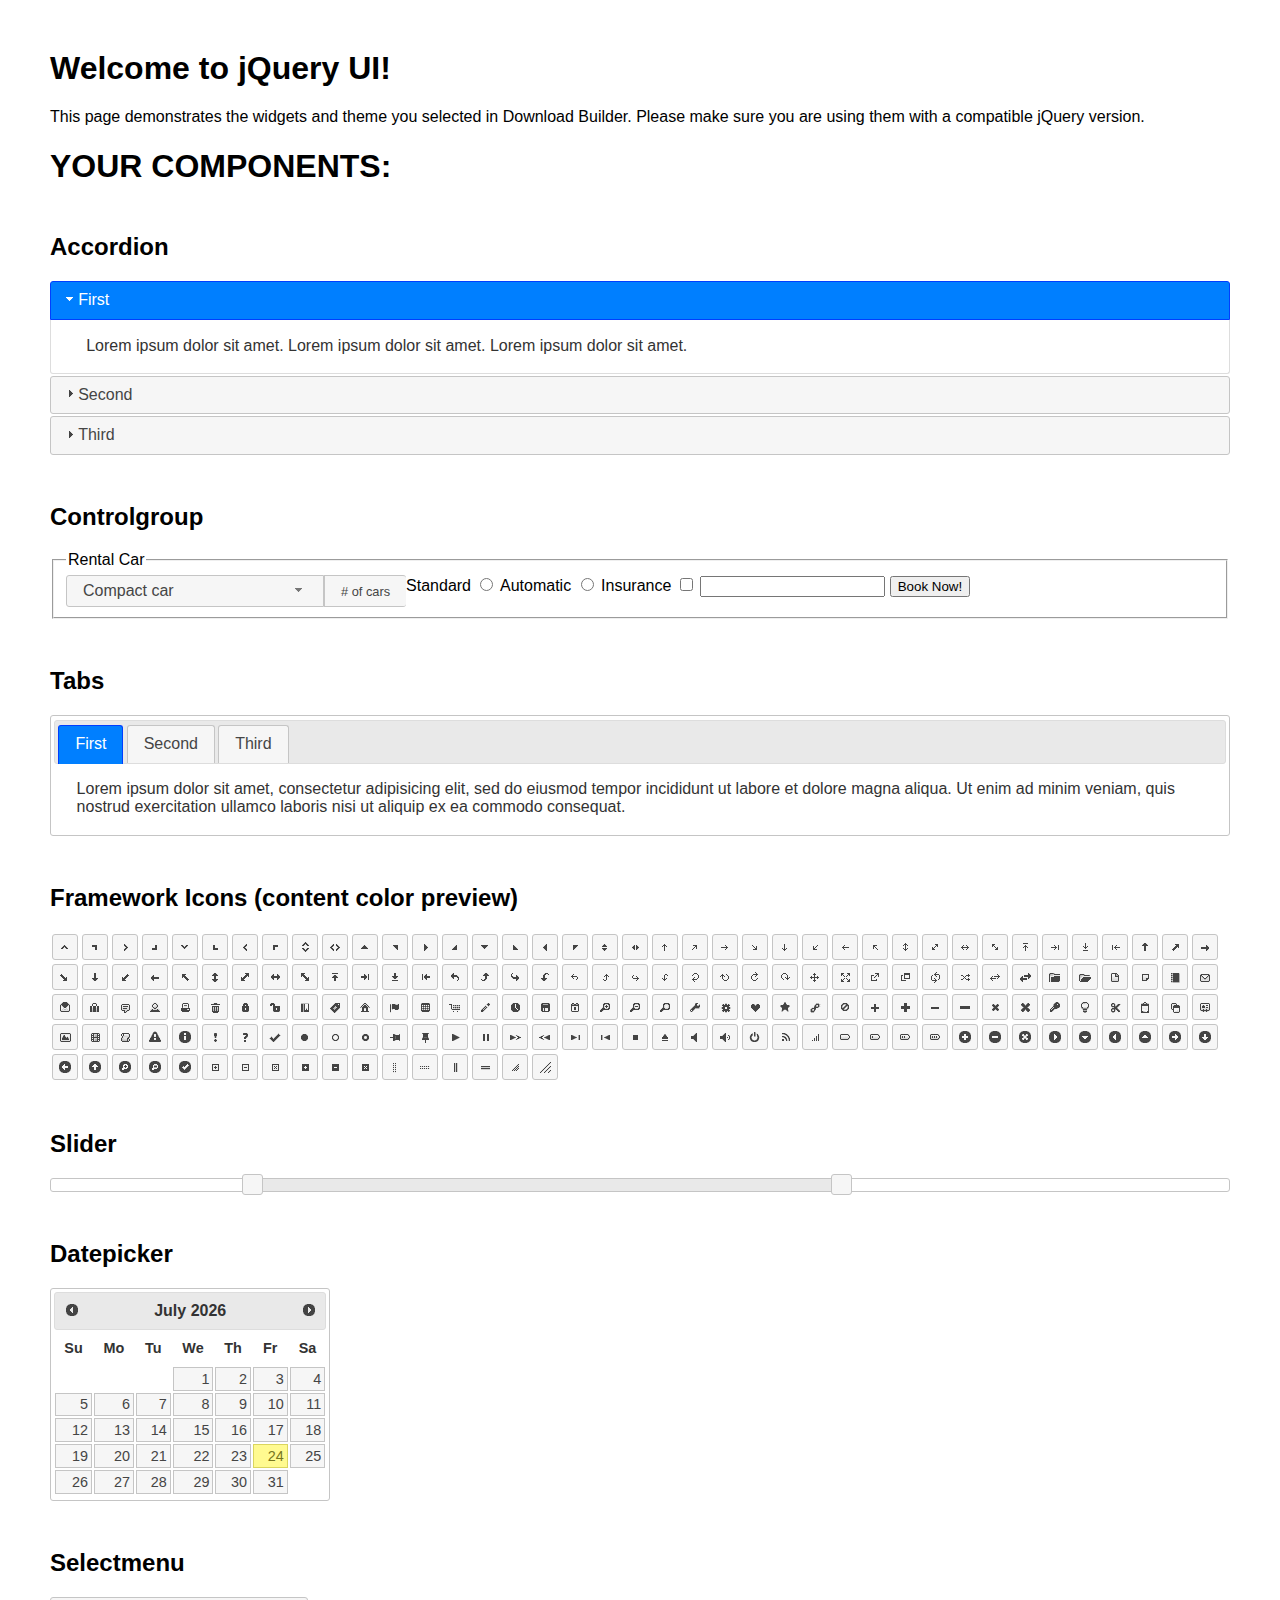
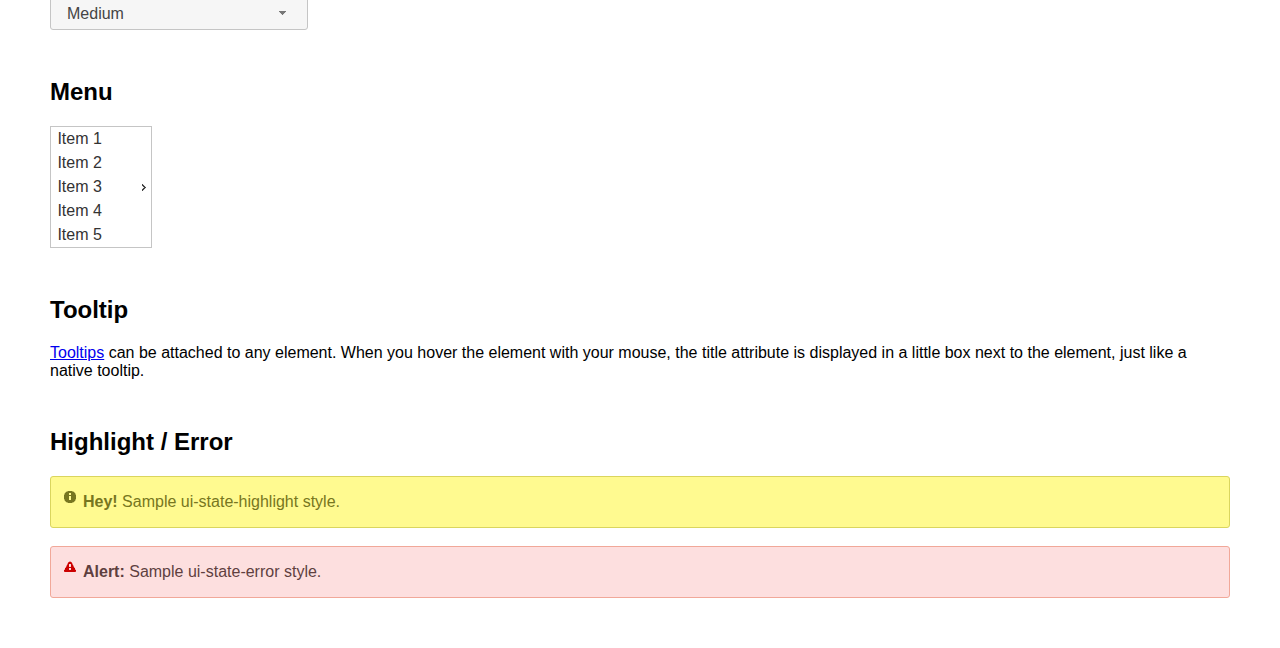
==== ui/index.html @ d1898cff "Add files via upload" ====
<!doctype html>
<html lang="us">
<head>
	<meta charset="utf-8">
	<title>jQuery UI Example Page</title>
	<link href="jquery-ui.css" rel="stylesheet">
	<style>
	body{
		font-family: "Trebuchet MS", sans-serif;
		margin: 50px;
	}
	.demoHeaders {
		margin-top: 2em;
	}
	#dialog-link {
		padding: .4em 1em .4em 20px;
		text-decoration: none;
		position: relative;
	}
	#dialog-link span.ui-icon {
		margin: 0 5px 0 0;
		position: absolute;
		left: .2em;
		top: 50%;
		margin-top: -8px;
	}
	#icons {
		margin: 0;
		padding: 0;
	}
	#icons li {
		margin: 2px;
		position: relative;
		padding: 4px 0;
		cursor: pointer;
		float: left;
		list-style: none;
	}
	#icons span.ui-icon {
		float: left;
		margin: 0 4px;
	}
	.fakewindowcontain .ui-widget-overlay {
		position: absolute;
	}
	select {
		width: 200px;
	}
	</style>
</head>
<body>

<h1>Welcome to jQuery UI!</h1>

<div class="ui-widget">
	<p>This page demonstrates the widgets and theme you selected in Download Builder. Please make sure you are using them with a compatible jQuery version.</p>
</div>

<h1>YOUR COMPONENTS:</h1>


<!-- Accordion -->
<h2 class="demoHeaders">Accordion</h2>
<div id="accordion">
	<h3>First</h3>
	<div>Lorem ipsum dolor sit amet. Lorem ipsum dolor sit amet. Lorem ipsum dolor sit amet.</div>
	<h3>Second</h3>
	<div>Phasellus mattis tincidunt nibh.</div>
	<h3>Third</h3>
	<div>Nam dui erat, auctor a, dignissim quis.</div>
</div>









<!-- Controlgroup -->
<h2 class="demoHeaders">Controlgroup</h2>
<fieldset>
	<legend>Rental Car</legend>
	<div id="controlgroup">
		<select id="car-type">
			<option>Compact car</option>
			<option>Midsize car</option>
			<option>Full size car</option>
			<option>SUV</option>
			<option>Luxury</option>
			<option>Truck</option>
			<option>Van</option>
		</select>
		<label for="transmission-standard">Standard</label>
		<input type="radio" name="transmission" id="transmission-standard">
		<label for="transmission-automatic">Automatic</label>
		<input type="radio" name="transmission" id="transmission-automatic">
		<label for="insurance">Insurance</label>
		<input type="checkbox" name="insurance" id="insurance">
		<label for="horizontal-spinner" class="ui-controlgroup-label"># of cars</label>
		<input id="horizontal-spinner" class="ui-spinner-input">
		<button>Book Now!</button>
	</div>
</fieldset>



<!-- Tabs -->
<h2 class="demoHeaders">Tabs</h2>
<div id="tabs">
	<ul>
		<li><a href="#tabs-1">First</a></li>
		<li><a href="#tabs-2">Second</a></li>
		<li><a href="#tabs-3">Third</a></li>
	</ul>
	<div id="tabs-1">Lorem ipsum dolor sit amet, consectetur adipisicing elit, sed do eiusmod tempor incididunt ut labore et dolore magna aliqua. Ut enim ad minim veniam, quis nostrud exercitation ullamco laboris nisi ut aliquip ex ea commodo consequat.</div>
	<div id="tabs-2">Phasellus mattis tincidunt nibh. Cras orci urna, blandit id, pretium vel, aliquet ornare, felis. Maecenas scelerisque sem non nisl. Fusce sed lorem in enim dictum bibendum.</div>
	<div id="tabs-3">Nam dui erat, auctor a, dignissim quis, sollicitudin eu, felis. Pellentesque nisi urna, interdum eget, sagittis et, consequat vestibulum, lacus. Mauris porttitor ullamcorper augue.</div>
</div>





<h2 class="demoHeaders">Framework Icons (content color preview)</h2>
<ul id="icons" class="ui-widget ui-helper-clearfix">
	<li class="ui-state-default ui-corner-all" title=".ui-icon-caret-1-n"><span class="ui-icon ui-icon-caret-1-n"></span></li>
	<li class="ui-state-default ui-corner-all" title=".ui-icon-caret-1-ne"><span class="ui-icon ui-icon-caret-1-ne"></span></li>
	<li class="ui-state-default ui-corner-all" title=".ui-icon-caret-1-e"><span class="ui-icon ui-icon-caret-1-e"></span></li>
	<li class="ui-state-default ui-corner-all" title=".ui-icon-caret-1-se"><span class="ui-icon ui-icon-caret-1-se"></span></li>
	<li class="ui-state-default ui-corner-all" title=".ui-icon-caret-1-s"><span class="ui-icon ui-icon-caret-1-s"></span></li>
	<li class="ui-state-default ui-corner-all" title=".ui-icon-caret-1-sw"><span class="ui-icon ui-icon-caret-1-sw"></span></li>
	<li class="ui-state-default ui-corner-all" title=".ui-icon-caret-1-w"><span class="ui-icon ui-icon-caret-1-w"></span></li>
	<li class="ui-state-default ui-corner-all" title=".ui-icon-caret-1-nw"><span class="ui-icon ui-icon-caret-1-nw"></span></li>
	<li class="ui-state-default ui-corner-all" title=".ui-icon-caret-2-n-s"><span class="ui-icon ui-icon-caret-2-n-s"></span></li>
	<li class="ui-state-default ui-corner-all" title=".ui-icon-caret-2-e-w"><span class="ui-icon ui-icon-caret-2-e-w"></span></li>
	<li class="ui-state-default ui-corner-all" title=".ui-icon-triangle-1-n"><span class="ui-icon ui-icon-triangle-1-n"></span></li>
	<li class="ui-state-default ui-corner-all" title=".ui-icon-triangle-1-ne"><span class="ui-icon ui-icon-triangle-1-ne"></span></li>
	<li class="ui-state-default ui-corner-all" title=".ui-icon-triangle-1-e"><span class="ui-icon ui-icon-triangle-1-e"></span></li>
	<li class="ui-state-default ui-corner-all" title=".ui-icon-triangle-1-se"><span class="ui-icon ui-icon-triangle-1-se"></span></li>
	<li class="ui-state-default ui-corner-all" title=".ui-icon-triangle-1-s"><span class="ui-icon ui-icon-triangle-1-s"></span></li>
	<li class="ui-state-default ui-corner-all" title=".ui-icon-triangle-1-sw"><span class="ui-icon ui-icon-triangle-1-sw"></span></li>
	<li class="ui-state-default ui-corner-all" title=".ui-icon-triangle-1-w"><span class="ui-icon ui-icon-triangle-1-w"></span></li>
	<li class="ui-state-default ui-corner-all" title=".ui-icon-triangle-1-nw"><span class="ui-icon ui-icon-triangle-1-nw"></span></li>
	<li class="ui-state-default ui-corner-all" title=".ui-icon-triangle-2-n-s"><span class="ui-icon ui-icon-triangle-2-n-s"></span></li>
	<li class="ui-state-default ui-corner-all" title=".ui-icon-triangle-2-e-w"><span class="ui-icon ui-icon-triangle-2-e-w"></span></li>
	<li class="ui-state-default ui-corner-all" title=".ui-icon-arrow-1-n"><span class="ui-icon ui-icon-arrow-1-n"></span></li>
	<li class="ui-state-default ui-corner-all" title=".ui-icon-arrow-1-ne"><span class="ui-icon ui-icon-arrow-1-ne"></span></li>
	<li class="ui-state-default ui-corner-all" title=".ui-icon-arrow-1-e"><span class="ui-icon ui-icon-arrow-1-e"></span></li>
	<li class="ui-state-default ui-corner-all" title=".ui-icon-arrow-1-se"><span class="ui-icon ui-icon-arrow-1-se"></span></li>
	<li class="ui-state-default ui-corner-all" title=".ui-icon-arrow-1-s"><span class="ui-icon ui-icon-arrow-1-s"></span></li>
	<li class="ui-state-default ui-corner-all" title=".ui-icon-arrow-1-sw"><span class="ui-icon ui-icon-arrow-1-sw"></span></li>
	<li class="ui-state-default ui-corner-all" title=".ui-icon-arrow-1-w"><span class="ui-icon ui-icon-arrow-1-w"></span></li>
	<li class="ui-state-default ui-corner-all" title=".ui-icon-arrow-1-nw"><span class="ui-icon ui-icon-arrow-1-nw"></span></li>
	<li class="ui-state-default ui-corner-all" title=".ui-icon-arrow-2-n-s"><span class="ui-icon ui-icon-arrow-2-n-s"></span></li>
	<li class="ui-state-default ui-corner-all" title=".ui-icon-arrow-2-ne-sw"><span class="ui-icon ui-icon-arrow-2-ne-sw"></span></li>
	<li class="ui-state-default ui-corner-all" title=".ui-icon-arrow-2-e-w"><span class="ui-icon ui-icon-arrow-2-e-w"></span></li>
	<li class="ui-state-default ui-corner-all" title=".ui-icon-arrow-2-se-nw"><span class="ui-icon ui-icon-arrow-2-se-nw"></span></li>
	<li class="ui-state-default ui-corner-all" title=".ui-icon-arrowstop-1-n"><span class="ui-icon ui-icon-arrowstop-1-n"></span></li>
	<li class="ui-state-default ui-corner-all" title=".ui-icon-arrowstop-1-e"><span class="ui-icon ui-icon-arrowstop-1-e"></span></li>
	<li class="ui-state-default ui-corner-all" title=".ui-icon-arrowstop-1-s"><span class="ui-icon ui-icon-arrowstop-1-s"></span></li>
	<li class="ui-state-default ui-corner-all" title=".ui-icon-arrowstop-1-w"><span class="ui-icon ui-icon-arrowstop-1-w"></span></li>
	<li class="ui-state-default ui-corner-all" title=".ui-icon-arrowthick-1-n"><span class="ui-icon ui-icon-arrowthick-1-n"></span></li>
	<li class="ui-state-default ui-corner-all" title=".ui-icon-arrowthick-1-ne"><span class="ui-icon ui-icon-arrowthick-1-ne"></span></li>
	<li class="ui-state-default ui-corner-all" title=".ui-icon-arrowthick-1-e"><span class="ui-icon ui-icon-arrowthick-1-e"></span></li>
	<li class="ui-state-default ui-corner-all" title=".ui-icon-arrowthick-1-se"><span class="ui-icon ui-icon-arrowthick-1-se"></span></li>
	<li class="ui-state-default ui-corner-all" title=".ui-icon-arrowthick-1-s"><span class="ui-icon ui-icon-arrowthick-1-s"></span></li>
	<li class="ui-state-default ui-corner-all" title=".ui-icon-arrowthick-1-sw"><span class="ui-icon ui-icon-arrowthick-1-sw"></span></li>
	<li class="ui-state-default ui-corner-all" title=".ui-icon-arrowthick-1-w"><span class="ui-icon ui-icon-arrowthick-1-w"></span></li>
	<li class="ui-state-default ui-corner-all" title=".ui-icon-arrowthick-1-nw"><span class="ui-icon ui-icon-arrowthick-1-nw"></span></li>
	<li class="ui-state-default ui-corner-all" title=".ui-icon-arrowthick-2-n-s"><span class="ui-icon ui-icon-arrowthick-2-n-s"></span></li>
	<li class="ui-state-default ui-corner-all" title=".ui-icon-arrowthick-2-ne-sw"><span class="ui-icon ui-icon-arrowthick-2-ne-sw"></span></li>
	<li class="ui-state-default ui-corner-all" title=".ui-icon-arrowthick-2-e-w"><span class="ui-icon ui-icon-arrowthick-2-e-w"></span></li>
	<li class="ui-state-default ui-corner-all" title=".ui-icon-arrowthick-2-se-nw"><span class="ui-icon ui-icon-arrowthick-2-se-nw"></span></li>
	<li class="ui-state-default ui-corner-all" title=".ui-icon-arrowthickstop-1-n"><span class="ui-icon ui-icon-arrowthickstop-1-n"></span></li>
	<li class="ui-state-default ui-corner-all" title=".ui-icon-arrowthickstop-1-e"><span class="ui-icon ui-icon-arrowthickstop-1-e"></span></li>
	<li class="ui-state-default ui-corner-all" title=".ui-icon-arrowthickstop-1-s"><span class="ui-icon ui-icon-arrowthickstop-1-s"></span></li>
	<li class="ui-state-default ui-corner-all" title=".ui-icon-arrowthickstop-1-w"><span class="ui-icon ui-icon-arrowthickstop-1-w"></span></li>
	<li class="ui-state-default ui-corner-all" title=".ui-icon-arrowreturnthick-1-w"><span class="ui-icon ui-icon-arrowreturnthick-1-w"></span></li>
	<li class="ui-state-default ui-corner-all" title=".ui-icon-arrowreturnthick-1-n"><span class="ui-icon ui-icon-arrowreturnthick-1-n"></span></li>
	<li class="ui-state-default ui-corner-all" title=".ui-icon-arrowreturnthick-1-e"><span class="ui-icon ui-icon-arrowreturnthick-1-e"></span></li>
	<li class="ui-state-default ui-corner-all" title=".ui-icon-arrowreturnthick-1-s"><span class="ui-icon ui-icon-arrowreturnthick-1-s"></span></li>
	<li class="ui-state-default ui-corner-all" title=".ui-icon-arrowreturn-1-w"><span class="ui-icon ui-icon-arrowreturn-1-w"></span></li>
	<li class="ui-state-default ui-corner-all" title=".ui-icon-arrowreturn-1-n"><span class="ui-icon ui-icon-arrowreturn-1-n"></span></li>
	<li class="ui-state-default ui-corner-all" title=".ui-icon-arrowreturn-1-e"><span class="ui-icon ui-icon-arrowreturn-1-e"></span></li>
	<li class="ui-state-default ui-corner-all" title=".ui-icon-arrowreturn-1-s"><span class="ui-icon ui-icon-arrowreturn-1-s"></span></li>
	<li class="ui-state-default ui-corner-all" title=".ui-icon-arrowrefresh-1-w"><span class="ui-icon ui-icon-arrowrefresh-1-w"></span></li>
	<li class="ui-state-default ui-corner-all" title=".ui-icon-arrowrefresh-1-n"><span class="ui-icon ui-icon-arrowrefresh-1-n"></span></li>
	<li class="ui-state-default ui-corner-all" title=".ui-icon-arrowrefresh-1-e"><span class="ui-icon ui-icon-arrowrefresh-1-e"></span></li>
	<li class="ui-state-default ui-corner-all" title=".ui-icon-arrowrefresh-1-s"><span class="ui-icon ui-icon-arrowrefresh-1-s"></span></li>
	<li class="ui-state-default ui-corner-all" title=".ui-icon-arrow-4"><span class="ui-icon ui-icon-arrow-4"></span></li>
	<li class="ui-state-default ui-corner-all" title=".ui-icon-arrow-4-diag"><span class="ui-icon ui-icon-arrow-4-diag"></span></li>
	<li class="ui-state-default ui-corner-all" title=".ui-icon-extlink"><span class="ui-icon ui-icon-extlink"></span></li>
	<li class="ui-state-default ui-corner-all" title=".ui-icon-newwin"><span class="ui-icon ui-icon-newwin"></span></li>
	<li class="ui-state-default ui-corner-all" title=".ui-icon-refresh"><span class="ui-icon ui-icon-refresh"></span></li>
	<li class="ui-state-default ui-corner-all" title=".ui-icon-shuffle"><span class="ui-icon ui-icon-shuffle"></span></li>
	<li class="ui-state-default ui-corner-all" title=".ui-icon-transfer-e-w"><span class="ui-icon ui-icon-transfer-e-w"></span></li>
	<li class="ui-state-default ui-corner-all" title=".ui-icon-transferthick-e-w"><span class="ui-icon ui-icon-transferthick-e-w"></span></li>
	<li class="ui-state-default ui-corner-all" title=".ui-icon-folder-collapsed"><span class="ui-icon ui-icon-folder-collapsed"></span></li>
	<li class="ui-state-default ui-corner-all" title=".ui-icon-folder-open"><span class="ui-icon ui-icon-folder-open"></span></li>
	<li class="ui-state-default ui-corner-all" title=".ui-icon-document"><span class="ui-icon ui-icon-document"></span></li>
	<li class="ui-state-default ui-corner-all" title=".ui-icon-document-b"><span class="ui-icon ui-icon-document-b"></span></li>
	<li class="ui-state-default ui-corner-all" title=".ui-icon-note"><span class="ui-icon ui-icon-note"></span></li>
	<li class="ui-state-default ui-corner-all" title=".ui-icon-mail-closed"><span class="ui-icon ui-icon-mail-closed"></span></li>
	<li class="ui-state-default ui-corner-all" title=".ui-icon-mail-open"><span class="ui-icon ui-icon-mail-open"></span></li>
	<li class="ui-state-default ui-corner-all" title=".ui-icon-suitcase"><span class="ui-icon ui-icon-suitcase"></span></li>
	<li class="ui-state-default ui-corner-all" title=".ui-icon-comment"><span class="ui-icon ui-icon-comment"></span></li>
	<li class="ui-state-default ui-corner-all" title=".ui-icon-person"><span class="ui-icon ui-icon-person"></span></li>
	<li class="ui-state-default ui-corner-all" title=".ui-icon-print"><span class="ui-icon ui-icon-print"></span></li>
	<li class="ui-state-default ui-corner-all" title=".ui-icon-trash"><span class="ui-icon ui-icon-trash"></span></li>
	<li class="ui-state-default ui-corner-all" title=".ui-icon-locked"><span class="ui-icon ui-icon-locked"></span></li>
	<li class="ui-state-default ui-corner-all" title=".ui-icon-unlocked"><span class="ui-icon ui-icon-unlocked"></span></li>
	<li class="ui-state-default ui-corner-all" title=".ui-icon-bookmark"><span class="ui-icon ui-icon-bookmark"></span></li>
	<li class="ui-state-default ui-corner-all" title=".ui-icon-tag"><span class="ui-icon ui-icon-tag"></span></li>
	<li class="ui-state-default ui-corner-all" title=".ui-icon-home"><span class="ui-icon ui-icon-home"></span></li>
	<li class="ui-state-default ui-corner-all" title=".ui-icon-flag"><span class="ui-icon ui-icon-flag"></span></li>
	<li class="ui-state-default ui-corner-all" title=".ui-icon-calculator"><span class="ui-icon ui-icon-calculator"></span></li>
	<li class="ui-state-default ui-corner-all" title=".ui-icon-cart"><span class="ui-icon ui-icon-cart"></span></li>
	<li class="ui-state-default ui-corner-all" title=".ui-icon-pencil"><span class="ui-icon ui-icon-pencil"></span></li>
	<li class="ui-state-default ui-corner-all" title=".ui-icon-clock"><span class="ui-icon ui-icon-clock"></span></li>
	<li class="ui-state-default ui-corner-all" title=".ui-icon-disk"><span class="ui-icon ui-icon-disk"></span></li>
	<li class="ui-state-default ui-corner-all" title=".ui-icon-calendar"><span class="ui-icon ui-icon-calendar"></span></li>
	<li class="ui-state-default ui-corner-all" title=".ui-icon-zoomin"><span class="ui-icon ui-icon-zoomin"></span></li>
	<li class="ui-state-default ui-corner-all" title=".ui-icon-zoomout"><span class="ui-icon ui-icon-zoomout"></span></li>
	<li class="ui-state-default ui-corner-all" title=".ui-icon-search"><span class="ui-icon ui-icon-search"></span></li>
	<li class="ui-state-default ui-corner-all" title=".ui-icon-wrench"><span class="ui-icon ui-icon-wrench"></span></li>
	<li class="ui-state-default ui-corner-all" title=".ui-icon-gear"><span class="ui-icon ui-icon-gear"></span></li>
	<li class="ui-state-default ui-corner-all" title=".ui-icon-heart"><span class="ui-icon ui-icon-heart"></span></li>
	<li class="ui-state-default ui-corner-all" title=".ui-icon-star"><span class="ui-icon ui-icon-star"></span></li>
	<li class="ui-state-default ui-corner-all" title=".ui-icon-link"><span class="ui-icon ui-icon-link"></span></li>
	<li class="ui-state-default ui-corner-all" title=".ui-icon-cancel"><span class="ui-icon ui-icon-cancel"></span></li>
	<li class="ui-state-default ui-corner-all" title=".ui-icon-plus"><span class="ui-icon ui-icon-plus"></span></li>
	<li class="ui-state-default ui-corner-all" title=".ui-icon-plusthick"><span class="ui-icon ui-icon-plusthick"></span></li>
	<li class="ui-state-default ui-corner-all" title=".ui-icon-minus"><span class="ui-icon ui-icon-minus"></span></li>
	<li class="ui-state-default ui-corner-all" title=".ui-icon-minusthick"><span class="ui-icon ui-icon-minusthick"></span></li>
	<li class="ui-state-default ui-corner-all" title=".ui-icon-close"><span class="ui-icon ui-icon-close"></span></li>
	<li class="ui-state-default ui-corner-all" title=".ui-icon-closethick"><span class="ui-icon ui-icon-closethick"></span></li>
	<li class="ui-state-default ui-corner-all" title=".ui-icon-key"><span class="ui-icon ui-icon-key"></span></li>
	<li class="ui-state-default ui-corner-all" title=".ui-icon-lightbulb"><span class="ui-icon ui-icon-lightbulb"></span></li>
	<li class="ui-state-default ui-corner-all" title=".ui-icon-scissors"><span class="ui-icon ui-icon-scissors"></span></li>
	<li class="ui-state-default ui-corner-all" title=".ui-icon-clipboard"><span class="ui-icon ui-icon-clipboard"></span></li>
	<li class="ui-state-default ui-corner-all" title=".ui-icon-copy"><span class="ui-icon ui-icon-copy"></span></li>
	<li class="ui-state-default ui-corner-all" title=".ui-icon-contact"><span class="ui-icon ui-icon-contact"></span></li>
	<li class="ui-state-default ui-corner-all" title=".ui-icon-image"><span class="ui-icon ui-icon-image"></span></li>
	<li class="ui-state-default ui-corner-all" title=".ui-icon-video"><span class="ui-icon ui-icon-video"></span></li>
	<li class="ui-state-default ui-corner-all" title=".ui-icon-script"><span class="ui-icon ui-icon-script"></span></li>
	<li class="ui-state-default ui-corner-all" title=".ui-icon-alert"><span class="ui-icon ui-icon-alert"></span></li>
	<li class="ui-state-default ui-corner-all" title=".ui-icon-info"><span class="ui-icon ui-icon-info"></span></li>
	<li class="ui-state-default ui-corner-all" title=".ui-icon-notice"><span class="ui-icon ui-icon-notice"></span></li>
	<li class="ui-state-default ui-corner-all" title=".ui-icon-help"><span class="ui-icon ui-icon-help"></span></li>
	<li class="ui-state-default ui-corner-all" title=".ui-icon-check"><span class="ui-icon ui-icon-check"></span></li>
	<li class="ui-state-default ui-corner-all" title=".ui-icon-bullet"><span class="ui-icon ui-icon-bullet"></span></li>
	<li class="ui-state-default ui-corner-all" title=".ui-icon-radio-off"><span class="ui-icon ui-icon-radio-off"></span></li>
	<li class="ui-state-default ui-corner-all" title=".ui-icon-radio-on"><span class="ui-icon ui-icon-radio-on"></span></li>
	<li class="ui-state-default ui-corner-all" title=".ui-icon-pin-w"><span class="ui-icon ui-icon-pin-w"></span></li>
	<li class="ui-state-default ui-corner-all" title=".ui-icon-pin-s"><span class="ui-icon ui-icon-pin-s"></span></li>
	<li class="ui-state-default ui-corner-all" title=".ui-icon-play"><span class="ui-icon ui-icon-play"></span></li>
	<li class="ui-state-default ui-corner-all" title=".ui-icon-pause"><span class="ui-icon ui-icon-pause"></span></li>
	<li class="ui-state-default ui-corner-all" title=".ui-icon-seek-next"><span class="ui-icon ui-icon-seek-next"></span></li>
	<li class="ui-state-default ui-corner-all" title=".ui-icon-seek-prev"><span class="ui-icon ui-icon-seek-prev"></span></li>
	<li class="ui-state-default ui-corner-all" title=".ui-icon-seek-end"><span class="ui-icon ui-icon-seek-end"></span></li>
	<li class="ui-state-default ui-corner-all" title=".ui-icon-seek-first"><span class="ui-icon ui-icon-seek-first"></span></li>
	<li class="ui-state-default ui-corner-all" title=".ui-icon-stop"><span class="ui-icon ui-icon-stop"></span></li>
	<li class="ui-state-default ui-corner-all" title=".ui-icon-eject"><span class="ui-icon ui-icon-eject"></span></li>
	<li class="ui-state-default ui-corner-all" title=".ui-icon-volume-off"><span class="ui-icon ui-icon-volume-off"></span></li>
	<li class="ui-state-default ui-corner-all" title=".ui-icon-volume-on"><span class="ui-icon ui-icon-volume-on"></span></li>
	<li class="ui-state-default ui-corner-all" title=".ui-icon-power"><span class="ui-icon ui-icon-power"></span></li>
	<li class="ui-state-default ui-corner-all" title=".ui-icon-signal-diag"><span class="ui-icon ui-icon-signal-diag"></span></li>
	<li class="ui-state-default ui-corner-all" title=".ui-icon-signal"><span class="ui-icon ui-icon-signal"></span></li>
	<li class="ui-state-default ui-corner-all" title=".ui-icon-battery-0"><span class="ui-icon ui-icon-battery-0"></span></li>
	<li class="ui-state-default ui-corner-all" title=".ui-icon-battery-1"><span class="ui-icon ui-icon-battery-1"></span></li>
	<li class="ui-state-default ui-corner-all" title=".ui-icon-battery-2"><span class="ui-icon ui-icon-battery-2"></span></li>
	<li class="ui-state-default ui-corner-all" title=".ui-icon-battery-3"><span class="ui-icon ui-icon-battery-3"></span></li>
	<li class="ui-state-default ui-corner-all" title=".ui-icon-circle-plus"><span class="ui-icon ui-icon-circle-plus"></span></li>
	<li class="ui-state-default ui-corner-all" title=".ui-icon-circle-minus"><span class="ui-icon ui-icon-circle-minus"></span></li>
	<li class="ui-state-default ui-corner-all" title=".ui-icon-circle-close"><span class="ui-icon ui-icon-circle-close"></span></li>
	<li class="ui-state-default ui-corner-all" title=".ui-icon-circle-triangle-e"><span class="ui-icon ui-icon-circle-triangle-e"></span></li>
	<li class="ui-state-default ui-corner-all" title=".ui-icon-circle-triangle-s"><span class="ui-icon ui-icon-circle-triangle-s"></span></li>
	<li class="ui-state-default ui-corner-all" title=".ui-icon-circle-triangle-w"><span class="ui-icon ui-icon-circle-triangle-w"></span></li>
	<li class="ui-state-default ui-corner-all" title=".ui-icon-circle-triangle-n"><span class="ui-icon ui-icon-circle-triangle-n"></span></li>
	<li class="ui-state-default ui-corner-all" title=".ui-icon-circle-arrow-e"><span class="ui-icon ui-icon-circle-arrow-e"></span></li>
	<li class="ui-state-default ui-corner-all" title=".ui-icon-circle-arrow-s"><span class="ui-icon ui-icon-circle-arrow-s"></span></li>
	<li class="ui-state-default ui-corner-all" title=".ui-icon-circle-arrow-w"><span class="ui-icon ui-icon-circle-arrow-w"></span></li>
	<li class="ui-state-default ui-corner-all" title=".ui-icon-circle-arrow-n"><span class="ui-icon ui-icon-circle-arrow-n"></span></li>
	<li class="ui-state-default ui-corner-all" title=".ui-icon-circle-zoomin"><span class="ui-icon ui-icon-circle-zoomin"></span></li>
	<li class="ui-state-default ui-corner-all" title=".ui-icon-circle-zoomout"><span class="ui-icon ui-icon-circle-zoomout"></span></li>
	<li class="ui-state-default ui-corner-all" title=".ui-icon-circle-check"><span class="ui-icon ui-icon-circle-check"></span></li>
	<li class="ui-state-default ui-corner-all" title=".ui-icon-circlesmall-plus"><span class="ui-icon ui-icon-circlesmall-plus"></span></li>
	<li class="ui-state-default ui-corner-all" title=".ui-icon-circlesmall-minus"><span class="ui-icon ui-icon-circlesmall-minus"></span></li>
	<li class="ui-state-default ui-corner-all" title=".ui-icon-circlesmall-close"><span class="ui-icon ui-icon-circlesmall-close"></span></li>
	<li class="ui-state-default ui-corner-all" title=".ui-icon-squaresmall-plus"><span class="ui-icon ui-icon-squaresmall-plus"></span></li>
	<li class="ui-state-default ui-corner-all" title=".ui-icon-squaresmall-minus"><span class="ui-icon ui-icon-squaresmall-minus"></span></li>
	<li class="ui-state-default ui-corner-all" title=".ui-icon-squaresmall-close"><span class="ui-icon ui-icon-squaresmall-close"></span></li>
	<li class="ui-state-default ui-corner-all" title=".ui-icon-grip-dotted-vertical"><span class="ui-icon ui-icon-grip-dotted-vertical"></span></li>
	<li class="ui-state-default ui-corner-all" title=".ui-icon-grip-dotted-horizontal"><span class="ui-icon ui-icon-grip-dotted-horizontal"></span></li>
	<li class="ui-state-default ui-corner-all" title=".ui-icon-grip-solid-vertical"><span class="ui-icon ui-icon-grip-solid-vertical"></span></li>
	<li class="ui-state-default ui-corner-all" title=".ui-icon-grip-solid-horizontal"><span class="ui-icon ui-icon-grip-solid-horizontal"></span></li>
	<li class="ui-state-default ui-corner-all" title=".ui-icon-gripsmall-diagonal-se"><span class="ui-icon ui-icon-gripsmall-diagonal-se"></span></li>
	<li class="ui-state-default ui-corner-all" title=".ui-icon-grip-diagonal-se"><span class="ui-icon ui-icon-grip-diagonal-se"></span></li>
</ul>


<!-- Slider -->
<h2 class="demoHeaders">Slider</h2>
<div id="slider"></div>



<!-- Datepicker -->
<h2 class="demoHeaders">Datepicker</h2>
<div id="datepicker"></div>





<!-- Progressbar -->
<h2 class="demoHeaders">Selectmenu</h2>
<select id="selectmenu">
	<option>Slower</option>
	<option>Slow</option>
	<option selected="selected">Medium</option>
	<option>Fast</option>
	<option>Faster</option>
</select>





<!-- Menu -->
<h2 class="demoHeaders">Menu</h2>
<ul style="width:100px;" id="menu">
	<li><div>Item 1</div></li>
	<li><div>Item 2</div></li>
	<li><div>Item 3</div>
		<ul>
			<li><div>Item 3-1</div></li>
			<li><div>Item 3-2</div></li>
			<li><div>Item 3-3</div></li>
			<li><div>Item 3-4</div></li>
			<li><div>Item 3-5</div></li>
		</ul>
	</li>
	<li><div>Item 4</div></li>
	<li><div>Item 5</div></li>
</ul>



<!-- Tooltip -->
<h2 class="demoHeaders">Tooltip</h2>
<p id="tooltip">
	<a href="#" title="That&apos;s what this widget is">Tooltips</a> can be attached to any element. When you hover
the element with your mouse, the title attribute is displayed in a little box next to the element, just like a native tooltip.
</p>


<!-- Highlight / Error -->
<h2 class="demoHeaders">Highlight / Error</h2>
<div class="ui-widget">
	<div class="ui-state-highlight ui-corner-all" style="margin-top: 20px; padding: 0 .7em;">
		<p><span class="ui-icon ui-icon-info" style="float: left; margin-right: .3em;"></span>
		<strong>Hey!</strong> Sample ui-state-highlight style.</p>
	</div>
</div>
<br>
<div class="ui-widget">
	<div class="ui-state-error ui-corner-all" style="padding: 0 .7em;">
		<p><span class="ui-icon ui-icon-alert" style="float: left; margin-right: .3em;"></span>
		<strong>Alert:</strong> Sample ui-state-error style.</p>
	</div>
</div>

<script src="external/jquery/jquery.js"></script>
<script src="jquery-ui.js"></script>
<script>

$( "#accordion" ).accordion();









$( "#controlgroup" ).controlgroup();



$( "#tabs" ).tabs();





$( "#datepicker" ).datepicker({
	inline: true
});



$( "#slider" ).slider({
	range: true,
	values: [ 17, 67 ]
});







$( "#menu" ).menu();



$( "#tooltip" ).tooltip();



$( "#selectmenu" ).selectmenu();


// Hover states on the static widgets
$( "#dialog-link, #icons li" ).hover(
	function() {
		$( this ).addClass( "ui-state-hover" );
	},
	function() {
		$( this ).removeClass( "ui-state-hover" );
	}
);
</script>
</body>
</html>
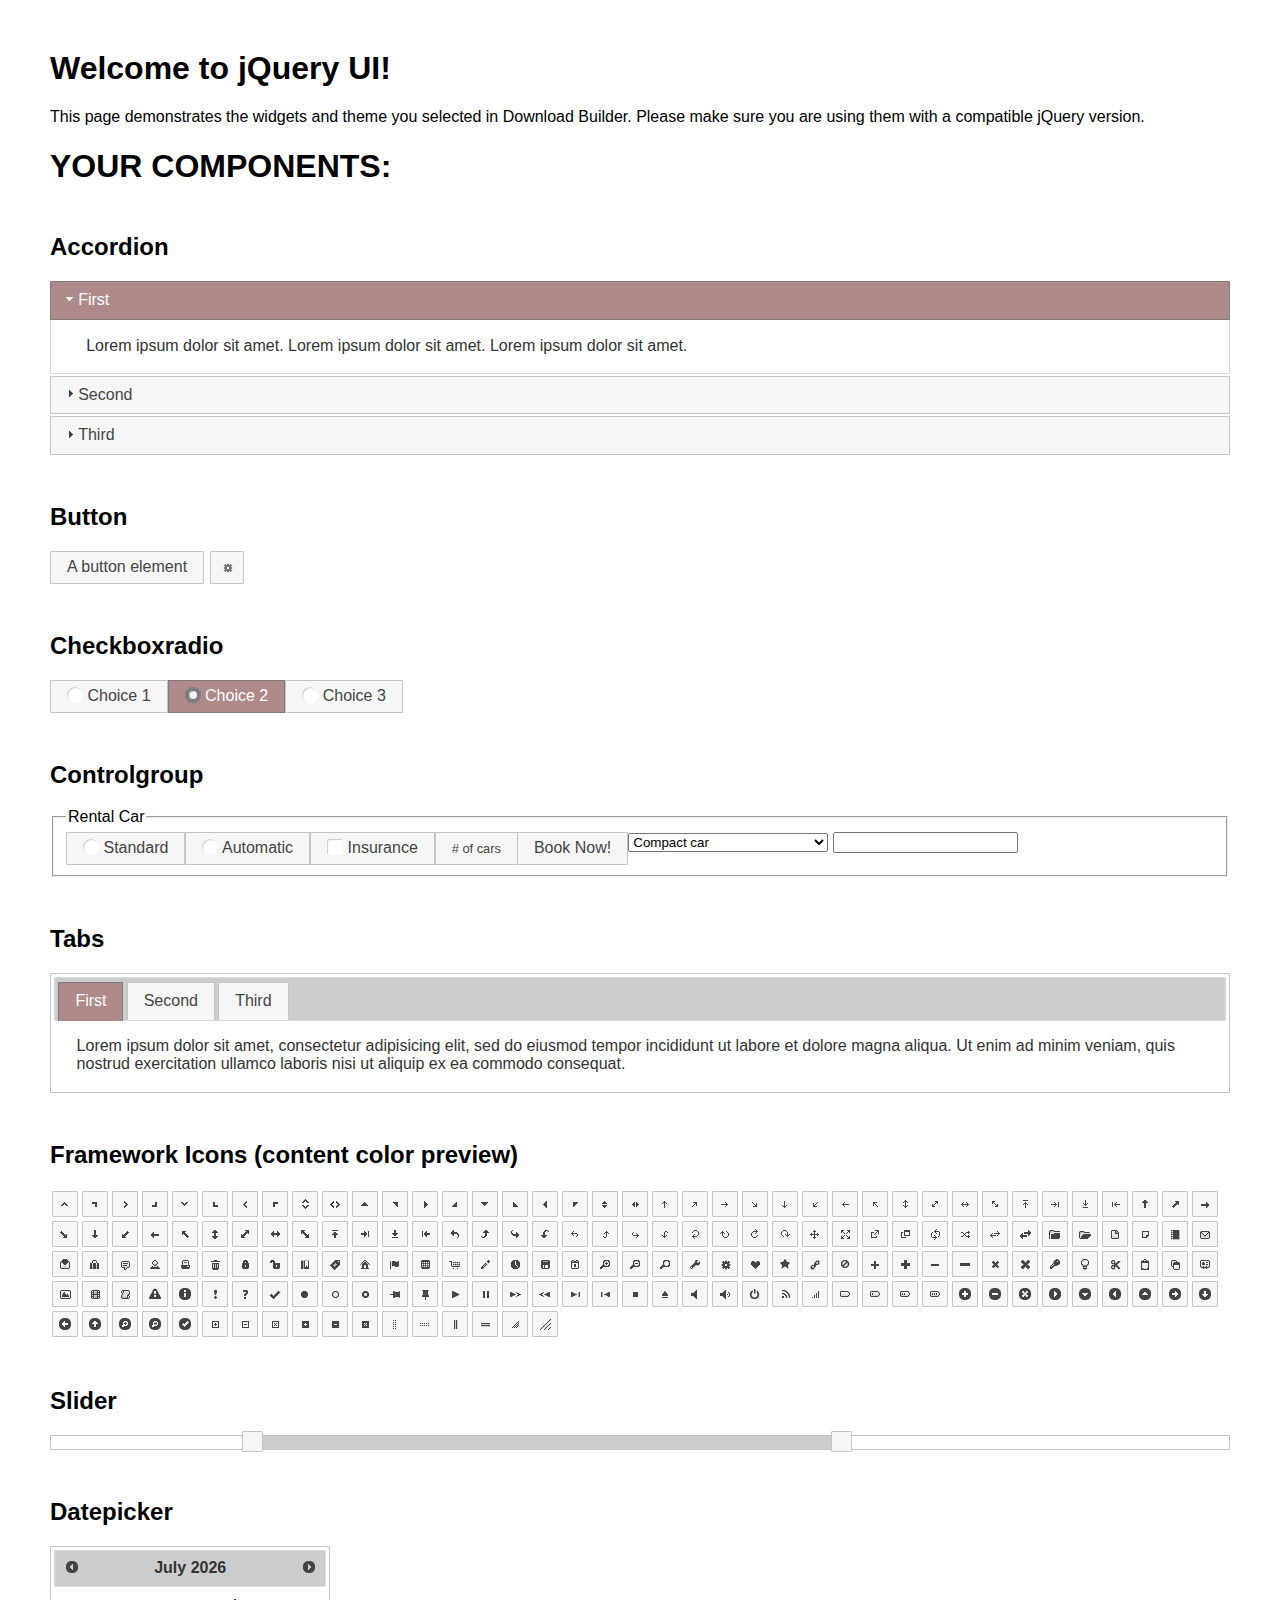
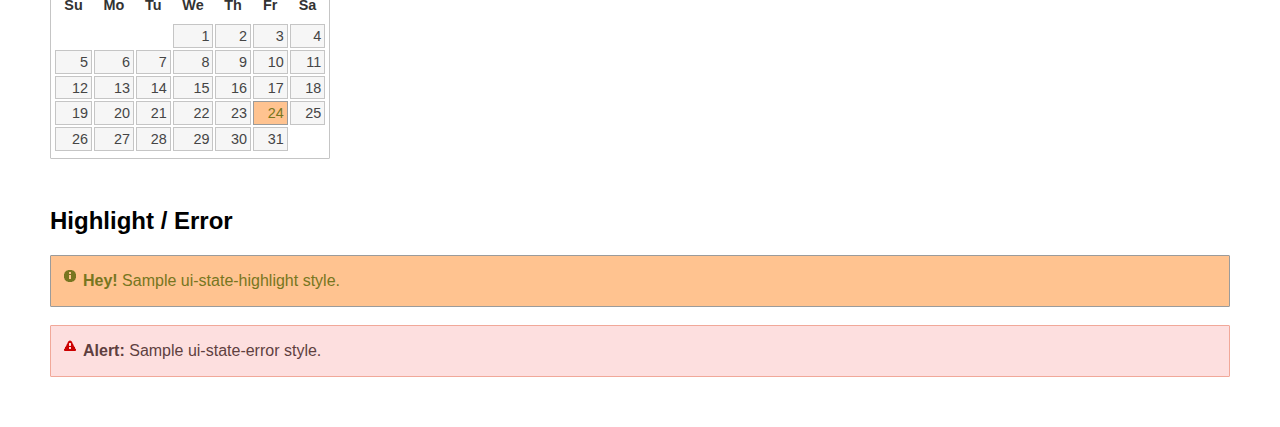
==== commit 05480818: "Add files via upload" ====
--- a/ui/index.html
+++ b/ui/index.html
@@ -74,7 +74,22 @@
 
 
 
-
+<!-- Button -->
+<h2 class="demoHeaders">Button</h2>
+<button id="button">A button element</button>
+<button id="button-icon">An icon-only button</button>
+
+
+
+<!-- Checkboxradio -->
+<h2 class="demoHeaders">Checkboxradio</h2>
+<form style="margin-top: 1em;">
+	<div id="radioset">
+		<input type="radio" id="radio1" name="radio"><label for="radio1">Choice 1</label>
+		<input type="radio" id="radio2" name="radio" checked="checked"><label for="radio2">Choice 2</label>
+		<input type="radio" id="radio3" name="radio"><label for="radio3">Choice 3</label>
+	</div>
+</form>
 
 
 
@@ -315,46 +330,11 @@
 
 
 
-<!-- Progressbar -->
-<h2 class="demoHeaders">Selectmenu</h2>
-<select id="selectmenu">
-	<option>Slower</option>
-	<option>Slow</option>
-	<option selected="selected">Medium</option>
-	<option>Fast</option>
-	<option>Faster</option>
-</select>
-
-
-
-
-
-<!-- Menu -->
-<h2 class="demoHeaders">Menu</h2>
-<ul style="width:100px;" id="menu">
-	<li><div>Item 1</div></li>
-	<li><div>Item 2</div></li>
-	<li><div>Item 3</div>
-		<ul>
-			<li><div>Item 3-1</div></li>
-			<li><div>Item 3-2</div></li>
-			<li><div>Item 3-3</div></li>
-			<li><div>Item 3-4</div></li>
-			<li><div>Item 3-5</div></li>
-		</ul>
-	</li>
-	<li><div>Item 4</div></li>
-	<li><div>Item 5</div></li>
-</ul>
-
-
-
-<!-- Tooltip -->
-<h2 class="demoHeaders">Tooltip</h2>
-<p id="tooltip">
-	<a href="#" title="That&apos;s what this widget is">Tooltips</a> can be attached to any element. When you hover
-the element with your mouse, the title attribute is displayed in a little box next to the element, just like a native tooltip.
-</p>
+
+
+
+
+
 
 
 <!-- Highlight / Error -->
@@ -383,7 +363,15 @@
 
 
 
-
+$( "#button" ).button();
+$( "#button-icon" ).button({
+	icon: "ui-icon-gear",
+	showLabel: false
+});
+
+
+
+$( "#radioset" ).buttonset();
 
 
 
@@ -414,15 +402,9 @@
 
 
 
-$( "#menu" ).menu();
-
-
-
-$( "#tooltip" ).tooltip();
-
-
-
-$( "#selectmenu" ).selectmenu();
+
+
+
 
 
 // Hover states on the static widgets
